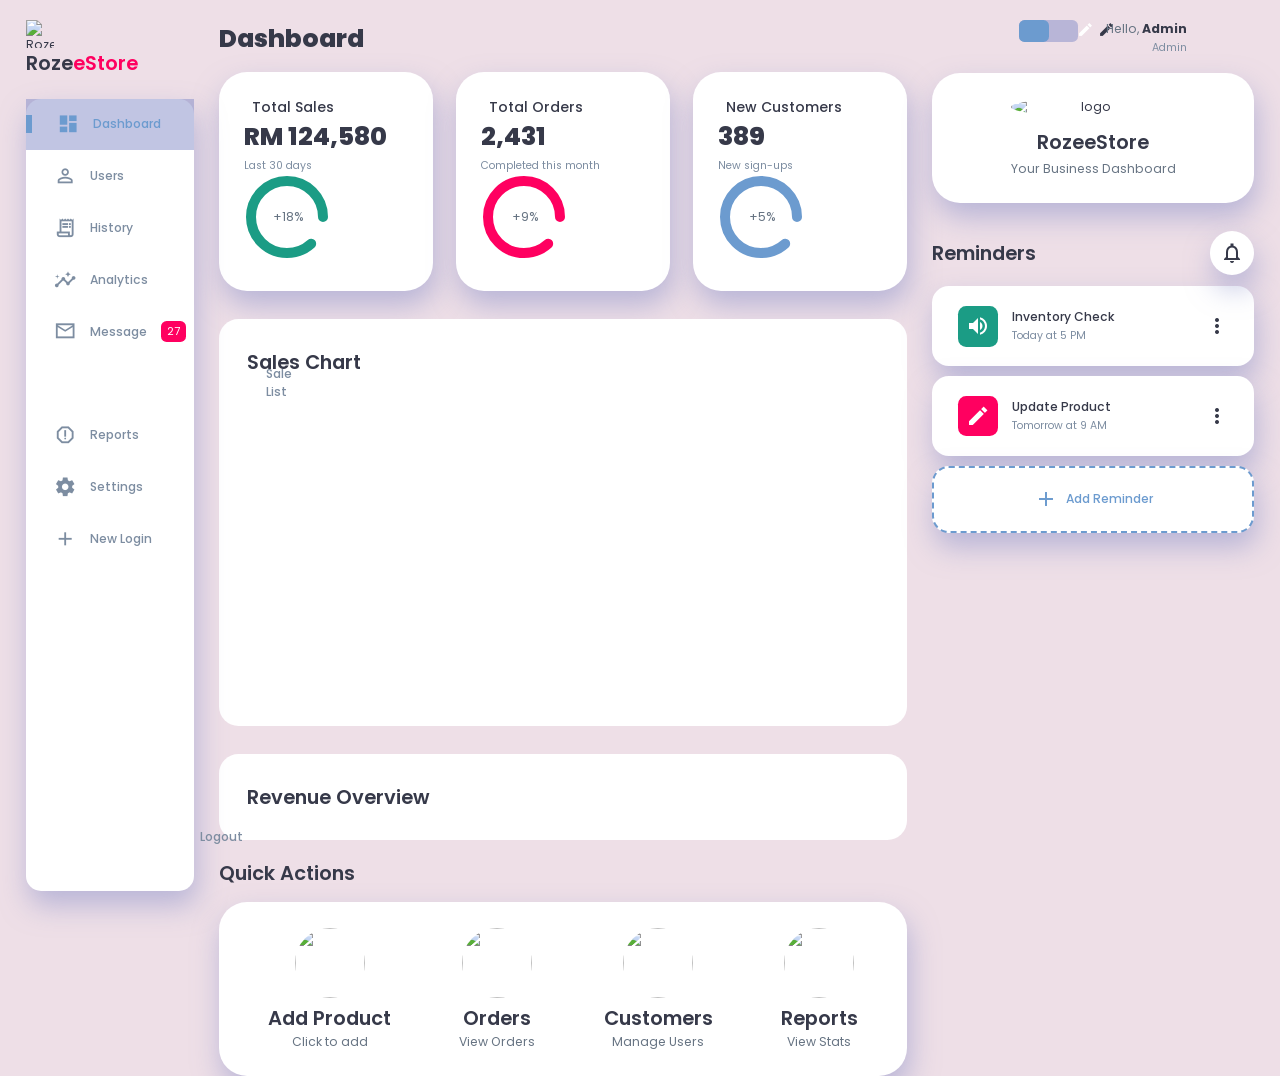
==== dashboard.html @ 9768c13d "Add files via upload" ====
<!DOCTYPE html>
<html lang="en">
<head>
    <meta charset="UTF-8">
    <meta name="viewport" content="width=device-width, initial-scale=1.0">
    <link href="https://fonts.googleapis.com/icon?family=Material+Icons+Sharp" rel="stylesheet">
    <link rel="icon" href="images/logo.png" type="image/x-icon">
    <link rel="stylesheet" href="style.css">
    <title>RozeeStore</title>
</head>

<body>
<div class="container">

    <!-- Sidebar -->
    <aside>
        <div class="toggle">
            <div class="logo">
                <a href="index.html" class="logo">
                    <img src="images/logo.png" alt="Roze Logo">
                    <h2>Roze<span class="danger">eStore</span></h2>
                </a>
            </div>
            <div class="close" id="close-btn">
                <span class="material-icons-sharp">close</span>
            </div>
        </div>

        <div class="sidebar">
            <a href="dashboard.html" class="active"><span class="material-icons-sharp">dashboard</span><h3>Dashboard</h3></a>
            <a href="users.html"><span class="material-icons-sharp">person_outline</span><h3>Users</h3></a>
            <a href="#"><span class="material-icons-sharp">receipt_long</span><h3>History</h3></a>
            <a href="index.html"><span class="material-icons-sharp">insights</span><h3>Analytics</h3></a>
            <a href="#">
                <span class="material-icons-sharp">mail_outline</span>
                <h3>Message</h3>
                <span class="message-count">27</span>
            </a>
            <a href="sales_list.html"><span class="material-icons-sharp">inventory</span><h3>Sale List</h3></a>
            <a href="#"><span class="material-icons-sharp">report_gmailerrorred</span><h3>Reports</h3></a>
            <a href="#"><span class="material-icons-sharp">settings</span><h3>Settings</h3></a>
            <a href="#"><span class="material-icons-sharp">add</span><h3>New Login</h3></a>
            <a href="signout_auth.php"><span class="material-icons-sharp">logout</span><h3>Logout</h3></a>
        </div>
    </aside>
    <!-- END Sidebar -->

    <!-- Main Dashboard Content -->
    <main>
        <h1>Dashboard</h1>

        <div class="analyze">

        <!-- TOTAL SALES -->
            <div class="sales">
                <div class="info">
                    <h3>Total Sales</h3>
                    <h1>RM 124,580</h1>
                    <small class="text-muted">Last 30 days</small>
                </div>
                <div class="progress">
                    <svg><circle cx="38" cy="38" r="36"></circle></svg>
                    <div class="percentage"><p>+18%</p></div>
                </div>
            </div>

        <!-- TOTAL ORDERS -->
            <div class="visits">
                <div class="info">
                    <h3>Total Orders</h3>
                    <h1>2,431</h1>
                    <small class="text-muted">Completed this month</small>
                </div>
                <div class="progress">
                    <svg><circle cx="38" cy="38" r="36"></circle></svg>
                    <div class="percentage"><p>+9%</p></div>
                </div>
            </div>

    <!-- CUSTOMER GROWTH -->
    <div class="searches">
        <div class="info">
            <h3>New Customers</h3>
            <h1>389</h1>
            <small class="text-muted">New sign-ups</small>
        </div>
        <div class="progress">
            <svg><circle cx="38" cy="38" r="36"></circle></svg>
            <div class="percentage"><p>+5%</p></div>
        </div>
    </div>

</div>

        <!-- CHARTS COLUMN -->
        <div class="charts-column" style="display: grid; grid-template-columns: 1fr; gap: 2rem; margin-top: 2rem;">

            <!-- TOP: Chart.js -->
            <div class="chart-card" style="background: var(--color-white); padding: 2rem; border-radius: 1.4rem;">
                <h2>Sales Chart</h2>
                <canvas id="salesChart"></canvas>
            </div>

            <!-- BOTTOM: ApexCharts -->
            <div class="chart-card" style="background: var(--color-white); padding: 2rem; border-radius: 1.4rem;">
                <h2>Revenue Overview</h2>
                <div id="revenueChart"></div>
            </div>

        </div>

        <!-- Middle Section -->
        <div class="new-users">
            <h2>Quick Actions</h2>
            <div class="user-list">
                <div class="user">
                    <img src="images/plus.png" alt="">
                    <h2>Add Product</h2>
                    <p>Click to add</p>
                </div>

                <div class="user">
                    <img src="images/order.png" alt="">
                    <h2>Orders</h2>
                    <p>View Orders</p>
                </div>

                <div class="user">
                    <img src="images/customer.png" alt="">
                    <h2>Customers</h2>
                    <p>Manage Users</p>
                </div>

                <div class="user">
                    <img src="images/report.png" alt="">
                    <h2>Reports</h2>
                    <p>View Stats</p>
                </div>
            </div>
        </div>
    </main>

    <!-- Right Panel -->
    <div class="right-section">

        <div class="nav">
            <button id="menu-btn"><span class="material-icons-sharp">menu</span></button>

            <div class="dark-mode">
                <span class="material-icons-sharp active">light_mode</span>
                <span class="material-icons-sharp">dark_mode</span>
            </div>

            <div class="profile">
                <div class="info">
                    <p>Hello, <b>Admin</b></p>
                    <small class="text-muted">Admin</small>
                </div>
                <div class="profile-photo">
                    <img src="images/profile-1.png" alt="">
                </div>
            </div>
        </div>

        <!-- Profile Card -->
        <div class="user-profile">
            <div class="logo">
                <img src="images/logo.png" alt="logo">
                <h2>RozeeStore</h2>
                <p>Your Business Dashboard</p>
            </div>
        </div>

        <!-- Reminders -->
        <div class="reminders">
            <div class="header">
                <h2>Reminders</h2>
                <span class="material-icons-sharp">notifications_none</span>
            </div>

            <div class="notification">
                <div class="icon"><span class="material-icons-sharp">volume_up</span></div>
                <div class="content">
                    <div class="info">
                        <h3>Inventory Check</h3>
                        <small class="text-muted">Today at 5 PM</small>
                    </div>
                    <span class="material-icons-sharp">more_vert</span>
                </div>
            </div>

            <div class="notification deactivate">
                <div class="icon"><span class="material-icons-sharp">edit</span></div>
                <div class="content">
                    <div class="info">
                        <h3>Update Product</h3>
                        <small class="text-muted">Tomorrow at 9 AM</small>
                    </div>
                    <span class="material-icons-sharp">more_vert</span>
                </div>
            </div>

            <div class="notification add-reminder">
                <div class="add-icon">
                    <span class="material-icons-sharp">add</span>
                    <h3>Add Reminder</h3>
                </div>
            </div>
        </div>
    </div>
</div>

<!-- index script -->
    <script>
        const sideMenu = document.querySelector('aside');
        const menuBtn = document.getElementById('menu-btn');
        const closeBtn = document.getElementById('close-btn');
        const darkMode = document.querySelector('.dark-mode');

        menuBtn.addEventListener('click', () => {
            sideMenu.style.display = 'block';
        });

        closeBtn.addEventListener('click', () => {
        sideMenu.style.display = 'none';
        });

        darkMode.addEventListener('click', () => {
        document.body.classList.toggle('dark-mode-variables');
        darkMode.querySelector('span:nth-child(1)').classList.toggle('active');
        darkMode.querySelector('span:nth-child(2)').classList.toggle('active');
        })
</script>

<script src="https://cdn.jsdelivr.net/npm/chart.js"></script>

<script>
const ctx = document.getElementById('salesChart');

new Chart(ctx, {
    type: 'line',
    data: {
        labels: ['Jan', 'Feb', 'Mar', 'Apr', 'May', 'Jun'],
        datasets: [{
            label: 'Monthly Sales (RM)',
            data: [1200, 1900, 3000, 2500, 3200, 4100],
            borderWidth: 2,
            tension: 0.4,
            fill: true
        }]
    },
    options: {
        responsive: true,
        plugins: {
            legend: { display: true }
        }
    }
});
</script>

</body>
<script src="https://cdn.jsdelivr.net/npm/apexcharts"></script>

<script>
var options = {
    chart: {
        type: 'area',
        height: 300,
        toolbar: { show: false }
    },
    series: [{
        name: 'Revenue',
        data: [10, 25, 15, 40, 30, 55, 61]
    }],
    xaxis: {
        categories: ['Mon', 'Tue', 'Wed', 'Thu', 'Fri', 'Sat', 'Sun']
    },
    stroke: {
        curve: 'smooth'
    },
    dataLabels: { enabled: false },
    fill: {
        type: 'gradient',
        gradient: { opacityFrom: 0.6, opacityTo: 0.2 }
    }
};

var chart = new ApexCharts(document.querySelector("#revenueChart"), options);
chart.render();
</script>

</html>
---- style.css ----
@import url('https://fonts.googleapis.com/css2?family=Poppins:wght@100;200;300;400;500;600;700;800;900&display=swap');

:root {
    --color-primary: #6C9BCF;
    --color-danger: #FF0060;
    --color-success: #1B9C85;
    --color-warning: #F7D060;
    --color-white: #fff;
    --color-info-dark: #7d8da1;
    --color-dark: #363949;
    --color-light: rgba(132, 139, 200, 0.5);
    --color-dark-variant: #677483;
    --color-background: #eedfe7;

    --card-border-radius: 2rem;
    --border-radius-1: 0.4rem;
    --border-radius-2: 1.2rem;

    --card-padding: 1.8rem;
    --padding-1: 1.2rem;

    --box-shadow: 0.2rem 1rem 2rem var(--color-light);
}

.dark-mode-variables {
    --color-background: #181a1e;
    --color-white: #20252B;
    --color-dark: #edeffd;
    --color-dark-variant: #a3bdcc;
    --color-light: rgba(0, 0, 0, 0.4);
    --box-shadow: 0 2rem 3rem var(--color-light);
}

* {
    margin: 0;
    padding: 0;
    outline: 0;
    appearance: none;
    border: 0;
    text-decoration: none;
    box-sizing: border-box;
}

html {
    font-size: 14px;
}

body {
    width: 100vw;
    height: 100vh;
    font-family: 'Poppins', sans-serif;
    font-size: 0.88rem;
    user-select: none;
    overflow-x: hidden;
    color: var(--color-dark);
    background-color: var(--color-background);
}

a {
    color: var(--color-dark);
}

img {
    display: block;
    width: 100%;
    object-fit: cover;
}

h1 {
    font-weight: 800;
    font-size: 1.8rem;
}

h2 {
    font-weight: 600;
    font-size: 1.4rem;
}

h3 {
    font-weight: 500;
    font-size: 0.87rem;
}

small {
    font-size: 0.76rem;
}

p {
    color: var(--color-dark-variant);
}

b {
    color: var(--color-dark);
}

.text-muted {
    color: var(--color-info-dark);
}

.primary {
    color: var(--color-primary);
}

.danger {
    color: var(--color-danger);
}

.success {
    color: var(--color-success);
}

.warning {
    color: var(--color-warning);
}

/* Container */
.container {
    display: grid;
    width: 96%;
    margin: 0 auto;
    gap: 1.8rem;
    grid-template-columns: 12rem auto 23rem;
}

/* Sidebar */
aside {
    height: 100vh;
}

aside .toggle {
    display: flex;
    align-items: center;
    justify-content: space-between;
    margin-top: 1.4rem;
}

aside .toggle .logo img {
    width: 2rem;
    height: 2rem;
}

aside .toggle .close {
    padding-right: 1rem;
    display: none;
}

aside .sidebar {
    display: flex;
    flex-direction: column;
    background-color: var(--color-white);
    box-shadow: var(--box-shadow);
    border-radius: 15px;
    height: 88vh;
    position: relative;
    top: 1.5rem;
    transition: all 0.3s ease;
}

aside .sidebar:hover {
    box-shadow: none;
}

aside .sidebar a {
    display: flex;
    align-items: center;
    color: var(--color-info-dark);
    height: 3.7rem;
    gap: 1rem;
    position: relative;
    margin-left: 2rem;
    transition: all 0.3s ease;
}

aside .sidebar a span {
    font-size: 1.6rem;
    transition: all 0.3s ease;
}

aside .sidebar a:last-child {
    position: absolute;
    bottom: 2rem;
    width: 100%;
}

aside .sidebar a.active {
    width: 100%;
    color: var(--color-primary);
    background-color: var(--color-light);
    margin-left: 0;
}

aside .sidebar a.active::before {
    content: '';
    width: 6px;
    height: 18px;
    background-color: var(--color-primary);
}

aside .sidebar a.active span {
    color: var(--color-primary);
    margin-left: calc(1rem - 3px);
}

aside .sidebar a:hover {
    color: var(--color-primary);
}

aside .sidebar a:hover span {
    margin-left: 0.6rem;
}

aside .sidebar .message-count {
    background-color: var(--color-danger);
    padding: 2px 6px;
    color: var(--color-white);
    font-size: 11px;
    border-radius: var(--border-radius-1);
}

/* Main Content */
main {
    margin-top: 1.4rem;
}

main .analyze {
    display: grid;
    grid-template-columns: repeat(3, 1fr);
    gap: 1.6rem;
}

main .analyze > div {
    background-color: var(--color-white);
    padding: var(--card-padding);
    border-radius: var(--card-border-radius);
    margin-top: 1rem;
    box-shadow: var(--box-shadow);
    cursor: pointer;
    transition: all 0.3s ease;
}

main .analyze > div:hover {
    box-shadow: none;
}

main .analyze h3 {
    margin-left: 0.6rem;
    font-size: 1rem;
}

main .analyze .progress {
    position: relative;
    width: 92px;
    height: 92px;
    border-radius: 50%;
}

main .analyze svg {
    width: 7rem;
    height: 7rem;
}

main .analyze svg circle {
    fill: none;
    stroke-width: 10;
    stroke-linecap: round;
    transform: translate(5px, 5px);
}

main .analyze .sales svg circle {
    stroke: var(--color-success);
    stroke-dashoffset: -30;
    stroke-dasharray: 200;
}

main .analyze .visits svg circle {
    stroke: var(--color-danger);
    stroke-dashoffset: -30;
    stroke-dasharray: 200;
}

main .analyze .searches svg circle {
    stroke: var(--color-primary);
    stroke-dashoffset: -30;
    stroke-dasharray: 200;
}

main .analyze .progress .percentage {
    position: absolute;
    top: -3px;
    left: -1px;
    display: flex;
    align-items: center;
    justify-content: center;
    height: 100%;
    width: 100%;
}

/* New Users */
main .new-users {
    margin-top: 1.3rem;
}

main .new-users .user-list {
    background-color: var(--color-white);
    padding: var(--card-padding);
    border-radius: var(--card-border-radius);
    margin-top: 1rem;
    box-shadow: var(--box-shadow);
    display: flex;
    justify-content: space-around;
    flex-wrap: wrap;
    gap: 1.4rem;
    cursor: pointer;
    transition: all 0.3s ease;
}

main .new-users .user-list:hover {
    box-shadow: none;
}

main .new-users .user-list .user {
    display: flex;
    flex-direction: column;
    align-items: center;
    justify-content: center;
}

main .new-users .user-list .user img {
    width: 5rem;
    height: 5rem;
    margin-bottom: 0.4rem;
    border-radius: 50%;
}

/* Recent Orders */
main .recent-orders {
    margin-top: 1.3rem;
}

main .recent-orders h2 {
    margin-bottom: 0.8rem;
}

main .recent-orders table {
    background-color: var(--color-white);
    width: 100%;
    padding: var(--card-padding);
    text-align: center;
    box-shadow: var(--box-shadow);
    border-radius: var(--card-border-radius);
    transition: all 0.3s ease;
}

main .recent-orders table:hover {
    box-shadow: none;
}

main table tbody td {
    height: 2.8rem;
    border-bottom: 1px solid var(--color-light);
    color: var(--color-dark-variant);
}

main table tbody tr:last-child td {
    border: none;
}

main .recent-orders a {
    text-align: center;
    display: block;
    margin: 1rem auto;
    color: var(--color-primary);
}

/* Right Section */
.right-section {
    margin-top: 1.4rem;
}

.right-section .nav {
    display: flex;
    justify-content: end;
    gap: 2rem;
}

.right-section .nav button {
    display: none;
}

.right-section .dark-mode {
    background-color: var(--color-light);
    display: flex;
    justify-content: space-between;
    align-items: center;
    height: 1.6rem;
    width: 4.2rem;
    cursor: pointer;
    border-radius: var(--border-radius-1);
}

.right-section .dark-mode span {
    font-size: 1.2rem;
    width: 50%;
    height: 100%;
    display: flex;
    align-items: center;
    justify-content: center;
}

.right-section .dark-mode span.active {
    background-color: var(--color-primary);
    color: white;
    border-radius: var(--border-radius-1);
}

.right-section .nav .profile {
    display: flex;
    gap: 2rem;
    text-align: right;
}

.right-section .nav .profile .profile-photo {
    width: 2.8rem;
    height: 2.8rem;
    border-radius: 50%;
    overflow: hidden;
}

/* User Profile Card */
.right-section .user-profile {
    display: flex;
    justify-content: center;
    text-align: center;
    margin-top: 1rem;
    background-color: var(--color-white);
    padding: var(--card-padding);
    border-radius: var(--card-border-radius);
    box-shadow: var(--box-shadow);
    cursor: pointer;
    transition: all 0.3s ease;
}

.right-section .user-profile:hover {
    box-shadow: none;
}

.right-section .user-profile img {
    width: 11rem;
    height: auto;
    margin-bottom: 0.8rem;
    border-radius: 50%;
}

.right-section .user-profile h2 {
    margin-bottom: 0.2rem;
}

/* Reminders */
.right-section .reminders {
    margin-top: 2rem;
}

.right-section .reminders .header {
    display: flex;
    align-items: center;
    justify-content: space-between;
    margin-bottom: 0.8rem;
}

.right-section .reminders .header span {
    padding: 10px;
    box-shadow: var(--box-shadow);
    background-color: var(--color-white);
    border-radius: 50%;
}

.right-section .reminders .notification {
    background-color: var(--color-white);
    display: flex;
    align-items: center;
    gap: 1rem;
    margin-bottom: 0.7rem;
    padding: 1.4rem var(--card-padding);
    border-radius: var(--border-radius-2);
    box-shadow: var(--box-shadow);
    cursor: pointer;
    transition: all 0.3s ease;
}

.right-section .reminders .notification:hover {
    box-shadow: none;
}

.right-section .reminders .notification .content {
    display: flex;
    justify-content: space-between;
    align-items: center;
    margin: 0;
    width: 100%;
}

.right-section .reminders .notification .icon {
    padding: 0.6rem;
    color: var(--color-white);
    background-color: var(--color-success);
    border-radius: 20%;
    display: flex;
    align-items: center;
    justify-content: center;
}

.right-section .reminders .notification.deactivate .icon {
    background-color: var(--color-danger);
}

.right-section .reminders .add-reminder {
    background-color: var(--color-white);
    border: 2px dashed var(--color-primary);
    color: var(--color-primary);
    display: flex;
    align-items: center;
    justify-content: center;
    cursor: pointer;
}

.right-section .reminders .add-reminder:hover {
    background-color: var(--color-primary);
    color: white;
}

.right-section .reminders .add-reminder div {
    display: flex;
    align-items: center;
    gap: 0.6rem;
}

@media screen and (max-width: 1200px){
    .container{
        width: 95%;
        grid-template-columns: 7rem auto 23rem;
    }

    aside .logo h2{
        display: none;
    }

    aside .sidebar h3{
        display: none;
    }

    aside .sidebar a{
        width: 5.6rem;
    }

    aside .sidebar a:last-child{
        position: relative;
        margin-top: 1.8rem;
    }

    main .analyze{
        grid-template-columns: 1fr;
        gap: 0;
    }

    main .new-users .user-list .user{
        flex-basis: 40%;
    }

    main .recent-orders{
        width: 94%;
        position: absolute;
        left: 50%;
        transform: translateX(-50%);
        margin: 2rem 0 0 0.8rem;
    }

    main .recent-orders table{
        width: 83vw;
    }

    main table tbody tr td:last-child,
    main table tbody tr td:first-child{
        display: none;
    }
}

@media screen and (max-width: 768px){
    .container{
        width: 100%;
        grid-template-columns: 1fr;
        padding: 0 var(--padding-1);
    }

    aside{
        position: fixed;
        background-color: var(--color-white);
        width: 15rem;
        z-index: 3;
        box-shadow: 1rem 3rem 4rem var(--color-light);
        height: 100vh;
        left: -100%;
        display: none;
        animation: showMenu 0.4s ease forwards;
    }

    @keyframes showMenu{
        to{
            left: 0;
        }
    }

    aside .logo{
        margin-left: 1rem;
    }

    aside .logo h2{
        display: inline;
    }

    aside .sidebar h3{
        display: inline;
    }

    aside .sidebar a{
        width: 100%;
        height: 3.4rem;
    }

    aside .sidebar a:last-child{
        position: absolute;
        bottom: 5rem;
    }

    aside .toggle .close{
        display: inline-block;
        cursor: pointer;
    }

    main{
        margin-top: 8rem;
        padding: 0 1rem;

    }

    main .new-users .user-list .user{
        flex-basis: 35%;
    }

    main .recent-orders{
        position: relative;
        margin: 3rem 0 0 0;
        width: 100%;
    }

    main .recent-orders table{
        width: 100%;
        margin: 0;
    }

    .right-section{
        width: 94%;
        margin: 0 auto 4rem;
    }

    .right-section .nav{
        position: fixed;
        top: 0;
        left: 0;
        align-items: center;
        background-color: var(--color-white);
        padding: 0 var(--padding-1);
        height: 4.6rem;
        width: 100%;
        z-index: 2;
        box-shadow: 0 1rem 1rem var(--color-light);
        margin: 0;
    }

    .right-section .nav .dark-mode{
        width: 4.4rem;
        position: absolute;
        left: 66%;
    }

    .right-section .profile .info{
        display: none;
    }

    .right-section .nav button{
        display: inline-block;
        background-color: transparent;
        cursor: pointer;
        color: var(--color-dark);
        position: absolute;
        left: 1rem;
    }

    .right-section .nav button span{
        font-size: 2rem;
    }
}

.charts-column {
    display: grid;
    grid-template-columns: 1fr;
    gap: 2rem;
    margin-top: 2rem;
}

@media screen and (max-width: 768px){
    .charts-column {
        margin-top: 1rem;
    }
}

.chart-card canvas,
.chart-card #revenueChart {
    width: 100% !important;
    height: auto !important;
}

.sale-list {
    margin-top: 2rem;
}

.sale-list table {
    width: 100%;
    border-collapse: collapse;
}

.sale-list th, .sale-list td {
    padding: 12px 15px;
    border-bottom: 1px solid #ddd;
    text-align: left;
}

.sale-list th {
    background-color: var(--color-primary);
    color: #fff;
    font-weight: 500;
}

.sale-list tbody tr:hover {
    background-color: #f5f5f5;
}

.sale-list button.details-btn {
    background-color: var(--color-primary);
    color: #fff;
    border: none;
    padding: 6px 12px;
    border-radius: 5px;
    cursor: pointer;
}

.sale-list button.details-btn:hover {
    background-color: #5a78c2;
}
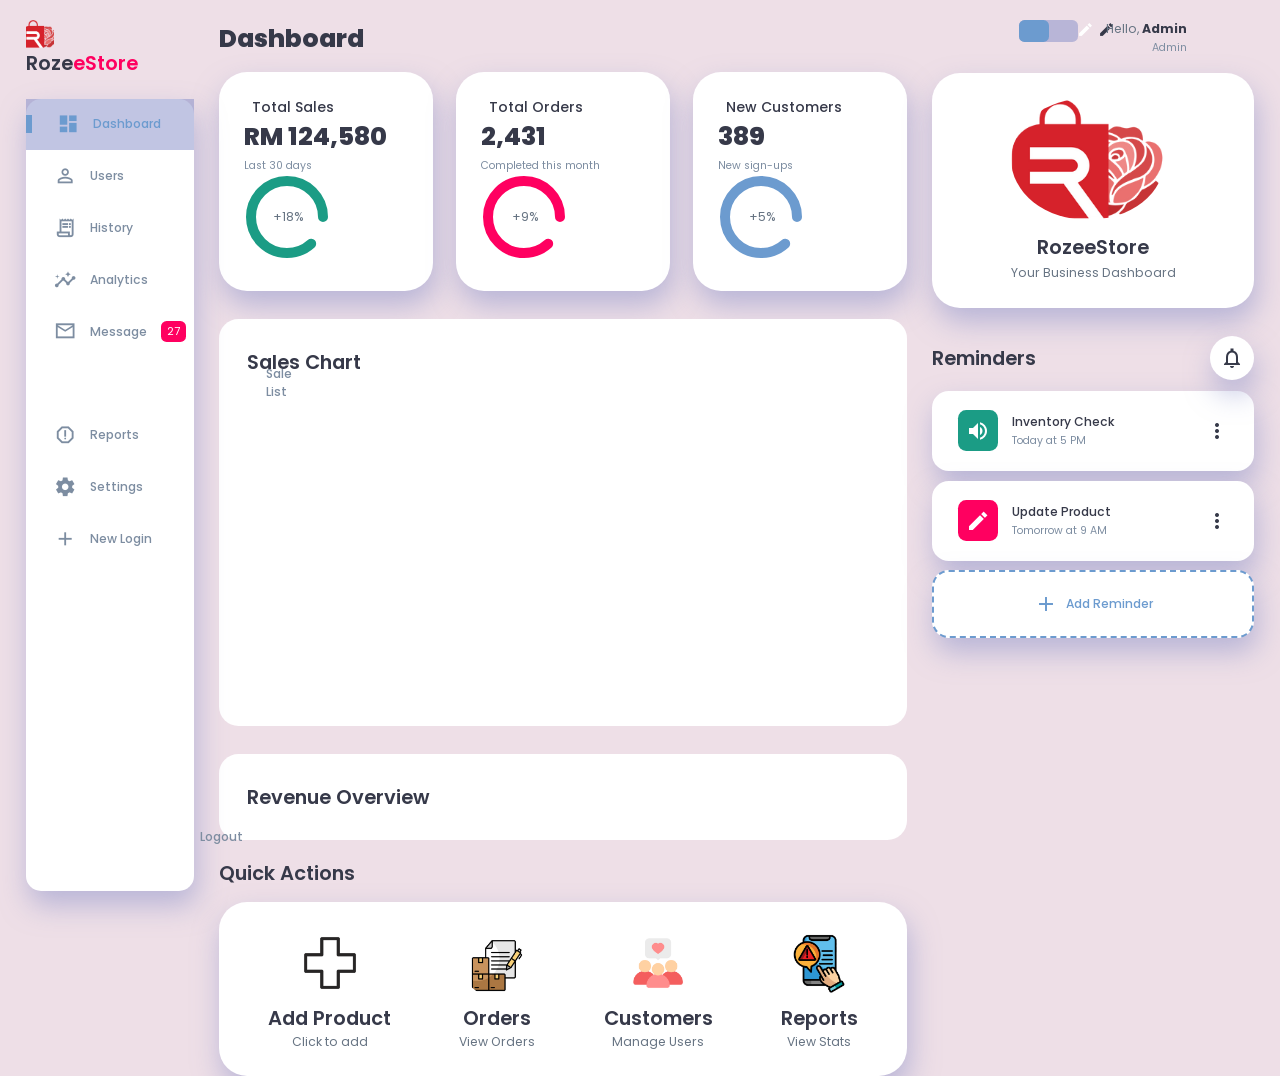
==== commit d882e066: "Add files via upload" ====
--- a/dashboard.html
+++ b/dashboard.html
@@ -16,7 +16,7 @@
     <aside>
         <div class="toggle">
             <div class="logo">
-                <a href="index.html" class="logo">
+                <a href="dashboard.html" class="logo">
                     <img src="images/logo.png" alt="Roze Logo">
                     <h2>Roze<span class="danger">eStore</span></h2>
                 </a>
@@ -30,8 +30,8 @@
             <a href="dashboard.html" class="active"><span class="material-icons-sharp">dashboard</span><h3>Dashboard</h3></a>
             <a href="users.html"><span class="material-icons-sharp">person_outline</span><h3>Users</h3></a>
             <a href="#"><span class="material-icons-sharp">receipt_long</span><h3>History</h3></a>
-            <a href="index.html"><span class="material-icons-sharp">insights</span><h3>Analytics</h3></a>
-            <a href="#">
+            <a href="analysis.html"><span class="material-icons-sharp">insights</span><h3>Analytics</h3></a>
+            <a href="messages.html">
                 <span class="material-icons-sharp">mail_outline</span>
                 <h3>Message</h3>
                 <span class="message-count">27</span>
@@ -157,7 +157,7 @@
                     <small class="text-muted">Admin</small>
                 </div>
                 <div class="profile-photo">
-                    <img src="images/profile-1.png" alt="">
+                    <img src="images/admin.JPG" alt="">
                 </div>
             </div>
         </div>
@@ -229,15 +229,42 @@
         document.body.classList.toggle('dark-mode-variables');
         darkMode.querySelector('span:nth-child(1)').classList.toggle('active');
         darkMode.querySelector('span:nth-child(2)').classList.toggle('active');
+        
+        // Update charts when dark mode is toggled
+        updateChartTheme();
+        updateApexChartTheme();
         })
 </script>
 
 <script src="https://cdn.jsdelivr.net/npm/chart.js"></script>
 
 <script>
-const ctx = document.getElementById('salesChart');
-
-new Chart(ctx, {
+// Get the chart context
+const ctx = document.getElementById('salesChart').getContext('2d');
+
+// Function to get chart colors based on current theme
+function getChartColors() {
+    const isDarkMode = document.body.classList.contains('dark-mode-variables');
+    
+    if (isDarkMode) {
+        return {
+            textColor: '#edeffd',
+            gridColor: 'rgba(255, 255, 255, 0.1)',
+            backgroundColor: 'rgba(108, 155, 207, 0.2)',
+            borderColor: '#6C9BCF'
+        };
+    } else {
+        return {
+            textColor: '#363949',
+            gridColor: 'rgba(0, 0, 0, 0.1)',
+            backgroundColor: 'rgba(108, 155, 207, 0.2)',
+            borderColor: '#6C9BCF'
+        };
+    }
+}
+
+// Create initial chart
+let salesChart = new Chart(ctx, {
     type: 'line',
     data: {
         labels: ['Jan', 'Feb', 'Mar', 'Apr', 'May', 'Jun'],
@@ -246,47 +273,125 @@
             data: [1200, 1900, 3000, 2500, 3200, 4100],
             borderWidth: 2,
             tension: 0.4,
-            fill: true
+            fill: true,
+            backgroundColor: getChartColors().backgroundColor,
+            borderColor: getChartColors().borderColor
         }]
     },
     options: {
         responsive: true,
         plugins: {
-            legend: { display: true }
+            legend: { 
+                display: true,
+                labels: {
+                    color: getChartColors().textColor
+                }
+            }
+        },
+        scales: {
+            y: {
+                ticks: {
+                    color: getChartColors().textColor
+                },
+                grid: {
+                    color: getChartColors().gridColor
+                }
+            },
+            x: {
+                ticks: {
+                    color: getChartColors().textColor
+                },
+                grid: {
+                    color: getChartColors().gridColor
+                }
+            }
         }
     }
 });
+
+// Function to update chart theme
+function updateChartTheme() {
+    const colors = getChartColors();
+    
+    salesChart.options.plugins.legend.labels.color = colors.textColor;
+    salesChart.options.scales.y.ticks.color = colors.textColor;
+    salesChart.options.scales.y.grid.color = colors.gridColor;
+    salesChart.options.scales.x.ticks.color = colors.textColor;
+    salesChart.options.scales.x.grid.color = colors.gridColor;
+    salesChart.data.datasets[0].backgroundColor = colors.backgroundColor;
+    salesChart.data.datasets[0].borderColor = colors.borderColor;
+    
+    salesChart.update();
+}
 </script>
 
 </body>
 <script src="https://cdn.jsdelivr.net/npm/apexcharts"></script>
 
 <script>
-var options = {
-    chart: {
-        type: 'area',
-        height: 300,
-        toolbar: { show: false }
-    },
-    series: [{
-        name: 'Revenue',
-        data: [10, 25, 15, 40, 30, 55, 61]
-    }],
-    xaxis: {
-        categories: ['Mon', 'Tue', 'Wed', 'Thu', 'Fri', 'Sat', 'Sun']
-    },
-    stroke: {
-        curve: 'smooth'
-    },
-    dataLabels: { enabled: false },
-    fill: {
-        type: 'gradient',
-        gradient: { opacityFrom: 0.6, opacityTo: 0.2 }
-    }
-};
-
-var chart = new ApexCharts(document.querySelector("#revenueChart"), options);
-chart.render();
+// ApexCharts with dark mode support
+let revenueChart;
+
+function getApexChartOptions() {
+    const isDarkMode = document.body.classList.contains('dark-mode-variables');
+    
+    return {
+        chart: {
+            type: 'area',
+            height: 300,
+            toolbar: { show: false },
+            background: 'transparent'
+        },
+        series: [{
+            name: 'Revenue',
+            data: [10, 25, 15, 40, 30, 55, 61]
+        }],
+        xaxis: {
+            categories: ['Mon', 'Tue', 'Wed', 'Thu', 'Fri', 'Sat', 'Sun'],
+            labels: {
+                style: {
+                    colors: isDarkMode ? '#edeffd' : '#363949'
+                }
+            }
+        },
+        yaxis: {
+            labels: {
+                style: {
+                    colors: isDarkMode ? '#edeffd' : '#363949'
+                }
+            }
+        },
+        stroke: {
+            curve: 'smooth'
+        },
+        dataLabels: { enabled: false },
+        fill: {
+            type: 'gradient',
+            gradient: { 
+                opacityFrom: 0.6, 
+                opacityTo: 0.2,
+                shadeIntensity: 1,
+                stops: [0, 100]
+            }
+        },
+        theme: {
+            mode: isDarkMode ? 'dark' : 'light'
+        },
+        grid: {
+            borderColor: isDarkMode ? 'rgba(255, 255, 255, 0.1)' : 'rgba(0, 0, 0, 0.1)'
+        },
+        colors: ['#6C9BCF']
+    };
+}
+
+// Initialize the chart
+revenueChart = new ApexCharts(document.querySelector("#revenueChart"), getApexChartOptions());
+revenueChart.render();
+
+// Function to update ApexChart theme
+function updateApexChartTheme() {
+    revenueChart.updateOptions(getApexChartOptions());
+}
 </script>
 
-</html>
+</html>
--- a/style.css
+++ b/style.css
@@ -372,6 +372,262 @@
     color: var(--color-primary);
 }
 
+/* Sale Cards Styles */
+.sale-cards {
+    display: grid;
+    grid-template-columns: repeat(auto-fill, minmax(320px, 1fr));
+    gap: 1.6rem;
+    margin-top: 1.5rem;
+}
+
+.sale-card {
+    background-color: var(--color-white);
+    border-radius: var(--card-border-radius);
+    box-shadow: var(--box-shadow);
+    transition: all 0.3s ease;
+    display: flex;
+    flex-direction: column;
+    overflow: hidden;
+}
+
+.sale-card:hover {
+    box-shadow: none;
+    transform: translateY(-5px);
+}
+
+.sale-image {
+    width: 100%;
+    height: 180px;
+    overflow: hidden;
+}
+
+.sale-image img {
+    width: 100%;
+    height: 100%;
+    object-fit: cover;
+    transition: transform 0.3s ease;
+}
+
+.sale-card:hover .sale-image img {
+    transform: scale(1.05);
+}
+
+.sale-header {
+    display: flex;
+    justify-content: space-between;
+    align-items: center;
+    padding: 1.2rem var(--card-padding) 0.8rem;
+}
+
+.sale-header h3 {
+    font-size: 1.2rem;
+    color: var(--color-dark);
+}
+
+.sale-header .material-icons-sharp {
+    color: var(--color-primary);
+    font-size: 1.5rem;
+}
+
+.sale-info {
+    flex-grow: 1;
+    display: flex;
+    flex-direction: column;
+    gap: 0.8rem;
+    padding: 0 var(--card-padding);
+}
+
+.info-item {
+    display: flex;
+    justify-content: space-between;
+}
+
+.info-label {
+    color: var(--color-info-dark);
+    font-weight: 500;
+}
+
+.info-value {
+    font-weight: 600;
+}
+
+.info-value.success {
+    color: var(--color-success);
+}
+
+.info-value.warning {
+    color: var(--color-warning);
+}
+
+.info-value.primary {
+    color: var(--color-primary);
+}
+
+.info-value.danger {
+    color: var(--color-danger);
+}
+
+.sale-actions {
+    padding: 0.8rem var(--card-padding) 1.2rem;
+    display: flex;
+    justify-content: flex-end;
+}
+
+.details-btn {
+    background-color: var(--color-primary);
+    color: white;
+    border: none;
+    padding: 0.6rem 1.2rem;
+    border-radius: var(--border-radius-1);
+    cursor: pointer;
+    font-weight: 500;
+    transition: all 0.3s ease;
+}
+
+.details-btn:hover {
+    background-color: #5a78c2;
+}
+
+/* User Cards Styles */
+.user-cards {
+    display: grid;
+    grid-template-columns: repeat(auto-fill, minmax(300px, 1fr));
+    gap: 1.6rem;
+    margin-top: 1.5rem;
+}
+
+.user-card {
+    background-color: var(--color-white);
+    border-radius: var(--card-border-radius);
+    padding: var(--card-padding);
+    box-shadow: var(--box-shadow);
+    transition: all 0.3s ease;
+    display: flex;
+    flex-direction: column;
+}
+
+.user-card:hover {
+    box-shadow: none;
+    transform: translateY(-5px);
+}
+
+.user-header {
+    display: flex;
+    align-items: center;
+    margin-bottom: 1rem;
+    padding-bottom: 0.5rem;
+    border-bottom: 1px solid var(--color-light);
+}
+
+.user-avatar {
+    width: 3.5rem;
+    height: 3.5rem;
+    border-radius: 50%;
+    object-fit: cover;
+    margin-right: 1rem;
+}
+
+.user-info {
+    flex-grow: 1;
+}
+
+.user-info h3 {
+    font-size: 1.1rem;
+    color: var(--color-dark);
+    margin-bottom: 0.3rem;
+}
+
+.user-role {
+    display: inline-block;
+    padding: 0.2rem 0.6rem;
+    border-radius: var(--border-radius-1);
+    font-size: 0.75rem;
+    font-weight: 600;
+}
+
+.user-role.admin {
+    background-color: rgba(255, 0, 96, 0.1);
+    color: var(--color-danger);
+}
+
+.user-role.seller {
+    background-color: rgba(27, 156, 133, 0.1);
+    color: var(--color-success);
+}
+
+.user-role.customer {
+    background-color: rgba(108, 155, 207, 0.1);
+    color: var(--color-primary);
+}
+
+.role-icon {
+    color: var(--color-primary);
+    font-size: 1.5rem;
+}
+
+.user-details {
+    flex-grow: 1;
+    display: flex;
+    flex-direction: column;
+    gap: 0.8rem;
+    margin-bottom: 1rem;
+}
+
+.detail-item {
+    display: flex;
+    align-items: center;
+    gap: 0.8rem;
+}
+
+.detail-item .material-icons-sharp {
+    color: var(--color-info-dark);
+    font-size: 1.2rem;
+}
+
+.detail-item span:last-child {
+    font-weight: 500;
+}
+
+.user-actions {
+    display: flex;
+    justify-content: flex-end;
+}
+
+/* Pagination Styles */
+.pagination {
+    display: flex;
+    justify-content: center;
+    align-items: center;
+    gap: 1rem;
+    margin-top: 2rem;
+}
+
+.page-btn {
+    background-color: var(--color-primary);
+    color: white;
+    border: none;
+    padding: 0.6rem 1.2rem;
+    border-radius: var(--border-radius-1);
+    cursor: pointer;
+    font-weight: 500;
+    transition: all 0.3s ease;
+}
+
+.page-btn:hover:not(:disabled) {
+    background-color: #5a78c2;
+}
+
+.page-btn:disabled {
+    background-color: var(--color-light);
+    color: var(--color-info-dark);
+    cursor: not-allowed;
+}
+
+#page-info {
+    font-weight: 500;
+    color: var(--color-dark-variant);
+}
+
 /* Right Section */
 .right-section {
     margin-top: 1.4rem;
@@ -534,6 +790,64 @@
     gap: 0.6rem;
 }
 
+.charts-column {
+    display: grid;
+    grid-template-columns: 1fr;
+    gap: 2rem;
+    margin-top: 2rem;
+}
+
+@media screen and (max-width: 768px){
+    .charts-column {
+        margin-top: 1rem;
+    }
+}
+
+.chart-card canvas,
+.chart-card #revenueChart {
+    width: 100% !important;
+    height: auto !important;
+}
+
+.sale-list {
+    margin-top: 2rem;
+}
+
+.sale-list table {
+    width: 100%;
+    border-collapse: collapse;
+}
+
+.sale-list th, .sale-list td {
+    padding: 12px 15px;
+    border-bottom: 1px solid #ddd;
+    text-align: left;
+}
+
+.sale-list th {
+    background-color: var(--color-primary);
+    color: #fff;
+    font-weight: 500;
+}
+
+.sale-list tbody tr:hover {
+    background-color: #f5f5f5;
+}
+
+.sale-list button.details-btn {
+    background-color: var(--color-primary);
+    color: #fff;
+    border: none;
+    padding: 6px 12px;
+    border-radius: 5px;
+    cursor: pointer;
+}
+
+.sale-list button.details-btn:hover {
+    background-color: #5a78c2;
+}
+
+/* Responsive adjustments */
 @media screen and (max-width: 1200px){
     .container{
         width: 95%;
@@ -581,6 +895,14 @@
     main table tbody tr td:last-child,
     main table tbody tr td:first-child{
         display: none;
+    }
+
+    .sale-cards {
+        grid-template-columns: repeat(auto-fill, minmax(280px, 1fr));
+    }
+
+    .user-cards {
+        grid-template-columns: repeat(auto-fill, minmax(260px, 1fr));
     }
 }
 
@@ -698,61 +1020,166 @@
     .right-section .nav button span{
         font-size: 2rem;
     }
-}
-
-.charts-column {
+
+    .sale-cards {
+        grid-template-columns: 1fr;
+    }
+    
+    .sale-image {
+        height: 160px;
+    }
+
+    .user-cards {
+        grid-template-columns: 1fr;
+    }
+}
+
+/* Order Cards Styles */
+.order-cards {
     display: grid;
-    grid-template-columns: 1fr;
-    gap: 2rem;
-    margin-top: 2rem;
-}
-
-@media screen and (max-width: 768px){
-    .charts-column {
-        margin-top: 1rem;
-    }
-}
-
-.chart-card canvas,
-.chart-card #revenueChart {
-    width: 100% !important;
-    height: auto !important;
-}
-
-.sale-list {
-    margin-top: 2rem;
-}
-
-.sale-list table {
+    grid-template-columns: repeat(auto-fill, minmax(300px, 1fr));
+    gap: 1.6rem;
+    margin-top: 1rem;
+}
+
+.order-card {
+    background-color: var(--color-white);
+    border-radius: var(--card-border-radius);
+    box-shadow: var(--box-shadow);
+    transition: all 0.3s ease;
+    display: flex;
+    flex-direction: column;
+    overflow: hidden;
+}
+
+.order-card:hover {
+    box-shadow: none;
+    transform: translateY(-5px);
+}
+
+.order-image {
     width: 100%;
-    border-collapse: collapse;
-}
-
-.sale-list th, .sale-list td {
-    padding: 12px 15px;
-    border-bottom: 1px solid #ddd;
-    text-align: left;
-}
-
-.sale-list th {
+    height: 150px;
+    overflow: hidden;
+}
+
+.order-image img {
+    width: 100%;
+    height: 100%;
+    object-fit: cover;
+    transition: transform 0.3s ease;
+}
+
+.order-card:hover .order-image img {
+    transform: scale(1.05);
+}
+
+.order-header {
+    display: flex;
+    justify-content: space-between;
+    align-items: center;
+    padding: 1rem var(--card-padding) 0.5rem;
+}
+
+.order-header h3 {
+    font-size: 1.1rem;
+    color: var(--color-dark);
+}
+
+.order-header .material-icons-sharp {
+    color: var(--color-primary);
+    font-size: 1.4rem;
+}
+
+.order-info {
+    flex-grow: 1;
+    display: flex;
+    flex-direction: column;
+    gap: 0.6rem;
+    padding: 0 var(--card-padding);
+}
+
+.info-item {
+    display: flex;
+    justify-content: space-between;
+}
+
+.info-label {
+    color: var(--color-info-dark);
+    font-weight: 500;
+    font-size: 0.85rem;
+}
+
+.info-value {
+    font-weight: 600;
+    font-size: 0.85rem;
+}
+
+.info-value.success {
+    color: var(--color-success);
+}
+
+.info-value.warning {
+    color: var(--color-warning);
+}
+
+.info-value.primary {
+    color: var(--color-primary);
+}
+
+.info-value.danger {
+    color: var(--color-danger);
+}
+
+.order-actions {
+    padding: 0.5rem var(--card-padding) 1rem;
+    display: flex;
+    justify-content: flex-end;
+}
+
+.details-btn {
     background-color: var(--color-primary);
-    color: #fff;
+    color: white;
+    border: none;
+    padding: 0.5rem 1rem;
+    border-radius: var(--border-radius-1);
+    cursor: pointer;
     font-weight: 500;
-}
-
-.sale-list tbody tr:hover {
-    background-color: #f5f5f5;
-}
-
-.sale-list button.details-btn {
+    transition: all 0.3s ease;
+    font-size: 0.85rem;
+}
+
+.details-btn:hover {
+    background-color: #5a78c2;
+}
+
+/* Show All Button */
+.show-all-btn {
+    text-align: center;
+    display: block;
+    margin: 1.5rem auto 0;
+    color: var(--color-primary);
+    font-weight: 500;
+    padding: 0.6rem 1.2rem;
+    border: 1px solid var(--color-primary);
+    border-radius: var(--border-radius-1);
+    width: fit-content;
+    transition: all 0.3s ease;
+}
+
+.show-all-btn:hover {
     background-color: var(--color-primary);
-    color: #fff;
-    border: none;
-    padding: 6px 12px;
-    border-radius: 5px;
-    cursor: pointer;
-}
-
-.sale-list button.details-btn:hover {
-    background-color: #5a78c2;
-}
+    color: white;
+}
+
+/* Responsive adjustments for order cards */
+@media screen and (max-width: 768px) {
+    .order-cards {
+        grid-template-columns: 1fr;
+    }
+    
+    .order-image {
+        height: 120px;
+    }
+}
+
